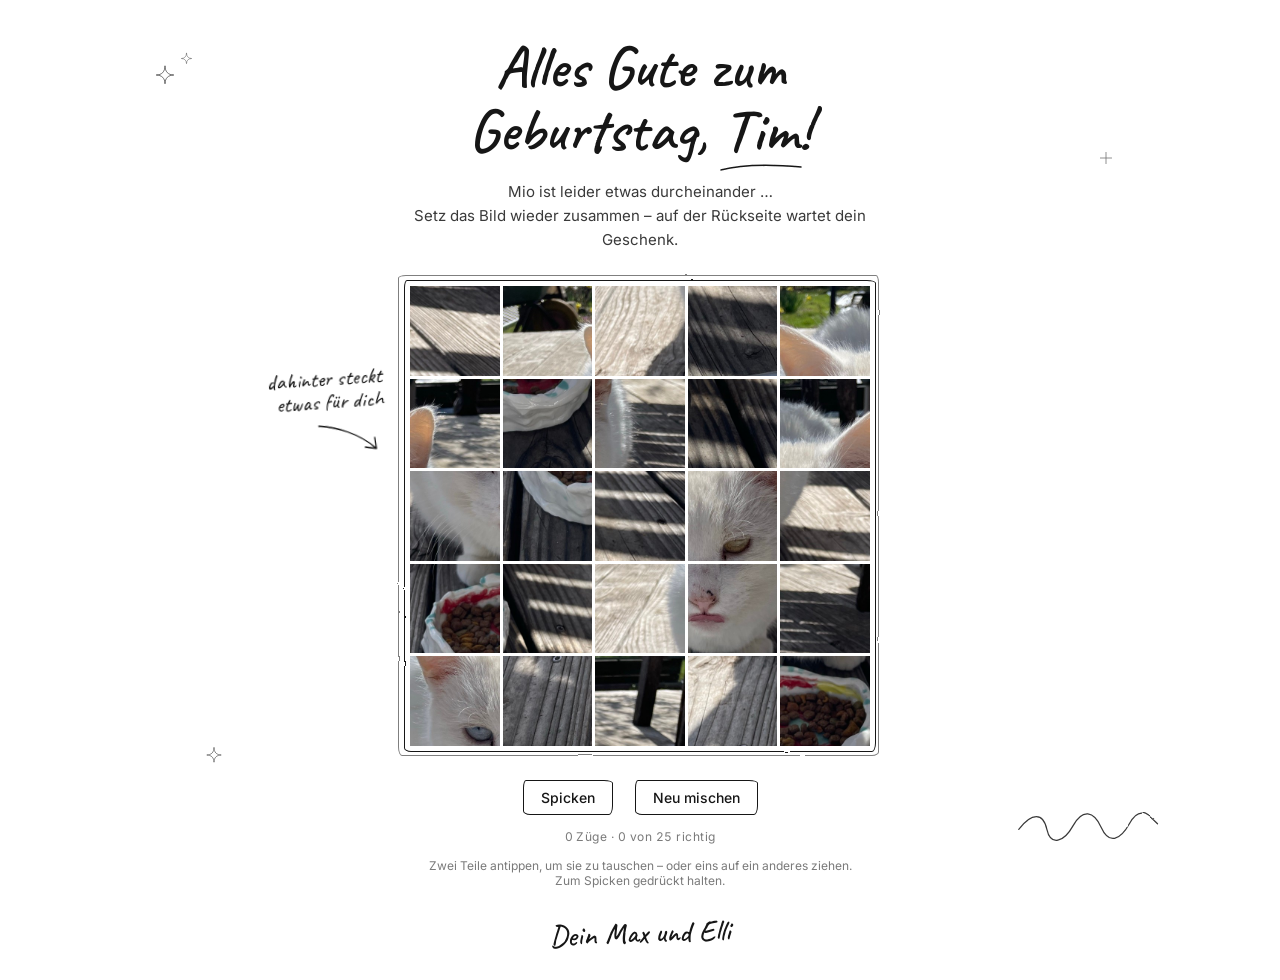
==== tim_bday/index.html @ 450ac34e "Tim's birthday: cat jigsaw puzzle that flips to reveal the gift card Co-Authored-By: Claude Opus 5.5" ====
<!DOCTYPE html>
<html lang="de">
<head>
<meta charset="UTF-8">
<meta name="viewport" content="width=device-width, initial-scale=1.0, viewport-fit=cover">
<meta name="robots" content="noindex, nofollow">
<meta name="theme-color" content="#ffffff">
<title>Alles Gute zum Geburtstag, Tim!</title>
<style>
@font-face { font-family: 'Caveat'; font-weight: 400 700; font-display: swap; src: url('fonts/caveat-latin.woff2') format('woff2'); }
@font-face { font-family: 'Inter'; font-weight: 400; font-display: swap; src: url('../fonts/inter-v19-latin-regular.woff2') format('woff2'); }
@font-face { font-family: 'Inter'; font-weight: 500; font-display: swap; src: url('../fonts/inter-v19-latin-500.woff2') format('woff2'); }

:root {
    --paper: #ffffff;
    --ink: #161616;
    --ink-soft: #7a7a7a;
    --line: #d9d9d9;
    --pen: 'Caveat', 'Bradley Hand', cursive;
    --sans: 'Inter', -apple-system, BlinkMacSystemFont, 'Helvetica Neue', Arial, sans-serif;
    /* uneven radius = box drawn by hand */
    --wonky: 3px 9px 4px 7px / 8px 3px 9px 4px;
    --wonky-2: 8px 3px 7px 4px / 3px 8px 4px 9px;
}

* { box-sizing: border-box; -webkit-tap-highlight-color: transparent; }
html, body { margin: 0; min-height: 100%; }
body {
    background: var(--paper);
    color: var(--ink);
    font-family: var(--sans);
    -webkit-font-smoothing: antialiased;
    display: flex; flex-direction: column; align-items: center;
    padding: max(36px, env(safe-area-inset-top)) 16px max(32px, env(safe-area-inset-bottom));
    min-height: 100dvh;
    overflow-x: hidden;
    user-select: none; -webkit-user-select: none;
    position: relative;
}

/* ---- thin ink outline with a slight hand-drawn wobble ---- */
.sketch { position: relative; }
.sketch::before {
    content: ''; position: absolute; inset: -6px;
    border: 1.4px solid var(--ink);
    border-radius: var(--wonky);
    filter: url(#wobble);
    pointer-events: none;
}
.sketch.double::after {
    content: ''; position: absolute; inset: -11px -9px -10px -12px;
    border: 1px solid var(--ink);
    border-radius: var(--wonky-2);
    filter: url(#wobble);
    opacity: .55;
    pointer-events: none;
}

/* ---- header ---- */
header { text-align: center; margin: 0 0 34px; max-width: 460px; position: relative; z-index: 1; }
h1 {
    font-family: var(--pen); font-weight: 600;
    font-size: clamp(40px, 10.5vw, 60px); line-height: 1.05;
    margin: 0 0 18px;
}
h1 .name { position: relative; white-space: nowrap; }
h1 .name svg { position: absolute; left: -6%; bottom: -6px; width: 112%; height: 12px; overflow: visible; }
.sub { margin: 0; font-size: 15px; line-height: 1.6; color: #3a3a3a; }

.signature {
    font-family: var(--pen); font-weight: 500; font-size: 30px; line-height: 1;
    margin: 30px 0 0; transform: rotate(-2deg); position: relative; z-index: 1;
}

/* ---- flip card ---- */
.scene { width: min(84vw, 460px); aspect-ratio: 1; perspective: 1600px; position: relative; z-index: 1; }
.card {
    position: relative; width: 100%; height: 100%;
    transform-style: preserve-3d;
    transition: transform 1.2s cubic-bezier(.65, 0, .25, 1);
}
.card.flipped { transform: rotateY(180deg); }
.face {
    position: absolute; inset: 0;
    backface-visibility: hidden; -webkit-backface-visibility: hidden;
    background: var(--paper);
}
.back {
    transform: rotateY(180deg);
    display: flex; flex-direction: column; align-items: center; justify-content: center;
    padding: 6% 8%; gap: 3.2%;
    text-align: center;
}

/* ---- board ---- */
.board {
    width: 100%; height: 100%;
    display: grid; gap: 3px;
    background: var(--paper);
    touch-action: none;
    transition: gap .8s ease;
}
.board.solved { gap: 0; }
.tile {
    position: relative;
    background-repeat: no-repeat;
    cursor: grab;
    transition: transform .2s ease, opacity .2s ease, box-shadow .2s ease;
}
.board.solved .tile { cursor: default; }
.tile.selected { transform: scale(.9); box-shadow: 0 0 0 1.5px var(--paper), 0 0 0 3px var(--ink); z-index: 2; }
.tile.dragging {
    z-index: 10; transition: none; cursor: grabbing;
    box-shadow: 0 0 0 1.5px var(--paper), 0 0 0 3px var(--ink), 0 14px 28px rgba(0,0,0,.18);
}
.tile.drop-target { opacity: .55; }
.tile.correct-pop { animation: settle .5s ease; }
@keyframes settle { 0%, 100% { transform: scale(1); } 45% { transform: scale(.94); } }

/* ---- back side ---- */
.back .label { font-size: 10.5px; font-weight: 500; letter-spacing: .22em; text-transform: uppercase; color: var(--ink-soft); }
.back h2 { font-family: var(--pen); font-weight: 600; margin: -1% 0 1%; font-size: clamp(32px, 8.5vw, 46px); line-height: 1; }
.back .qr { width: 46%; aspect-ratio: 1; padding: 2.5%; }
.back .qr::before { inset: -2px; }
.back .qr svg { width: 100%; height: 100%; display: block; }
.code {
    font-family: ui-monospace, 'SF Mono', Menlo, monospace;
    font-size: clamp(12px, 3.4vw, 15px); font-weight: 500; letter-spacing: .08em;
    background: none; color: var(--ink); border: none;
    padding: 4px 10px; cursor: pointer;
    user-select: all; -webkit-user-select: all;
}
.code::before { inset: -2px; border-style: dashed; border-width: 1px; }
.back .hint { font-size: 12px; color: var(--ink-soft); margin: 0; line-height: 1.5; }

/* ---- controls ---- */
.bar { display: flex; flex-direction: column; align-items: center; gap: 14px; margin-top: 34px; position: relative; z-index: 1; }
.bar.hidden { visibility: hidden; }
.actions { display: flex; gap: 22px; align-items: center; }
.stat { font-size: 12px; letter-spacing: .04em; color: var(--ink-soft); font-variant-numeric: tabular-nums; }
.btn {
    font-family: var(--sans); font-size: 14px; font-weight: 500;
    color: var(--ink); background: var(--paper);
    border: none; padding: 9px 18px; cursor: pointer;
    text-decoration: none; display: inline-block;
    transition: background .15s, color .15s;
}
.btn::before { inset: 0; }
.btn:hover { background: #f4f4f4; }
.btn:active { transform: translateY(1px); }
.btn.solid { background: var(--ink); color: var(--paper); border-radius: var(--wonky-2); }
.hint-line { font-size: 12px; color: var(--ink-soft); margin: 0; text-align: center; }

.peek {
    position: absolute; inset: 0;
    background-size: cover; opacity: 0; pointer-events: none; transition: opacity .25s;
    z-index: 20;
}
.peek.on { opacity: 1; }

/* ---- margin marks ---- */
.marks { position: absolute; inset: 0; pointer-events: none; z-index: 0; overflow: hidden; }
.mark {
    position: absolute; fill: none; stroke: var(--ink); stroke-width: 1.3;
    stroke-linecap: round; stroke-linejoin: round;
    filter: url(#wobble);
    opacity: .85;
}
@media (max-width: 640px) { .mark.wide-only { display: none; } }

/* margin note with arrow, pointing at the board */
.note {
    position: absolute; z-index: 1; pointer-events: none;
    font-family: var(--pen); font-size: 22px; line-height: 1.05; color: var(--ink);
    right: calc(100% + 26px); top: 18%; width: 150px; text-align: right;
    transform: rotate(-4deg);
}
.note svg { display: block; margin: 6px 0 0 auto; width: 70px; height: 40px; fill: none; stroke: var(--ink); stroke-width: 1.3; stroke-linecap: round; filter: url(#wobble); }
@media (max-width: 860px) { .note { display: none; } }

#confetti { position: fixed; inset: 0; pointer-events: none; z-index: 50; }
</style>
</head>
<body>

<!-- wobble filter: gives straight lines a slight pen-on-paper unevenness -->
<svg width="0" height="0" style="position:absolute" aria-hidden="true">
    <filter id="wobble">
        <feTurbulence type="fractalNoise" baseFrequency="0.04" numOctaves="2" seed="7" result="n"/>
        <feDisplacementMap in="SourceGraphic" in2="n" scale="2" xChannelSelector="R" yChannelSelector="G"/>
    </filter>
</svg>

<div class="marks" aria-hidden="true">
    <svg class="mark" viewBox="0 0 40 40" style="width:22px; left:12%; top:64px">
        <path d="M20 4c0 10 6 16 16 16-10 0-16 6-16 16 0-10-6-16-16-16 10 0 16-6 16-16z"/>
    </svg>
    <svg class="mark" viewBox="0 0 40 40" style="width:13px; left:calc(12% + 26px); top:52px">
        <path d="M20 4c0 10 6 16 16 16-10 0-16 6-16 16 0-10-6-16-16-16 10 0 16-6 16-16z"/>
    </svg>
    <svg class="mark" viewBox="0 0 40 40" style="width:16px; right:13%; top:150px">
        <path d="M20 6v28M6 20h28"/>
    </svg>
    <svg class="mark wide-only" viewBox="0 0 160 40" style="width:150px; right:9%; bottom:14%">
        <path d="M4 26c14-18 26-18 30 0s18 14 28-4 22-16 30 2 20 14 30-4 18-12 30 0"/>
    </svg>
    <svg class="mark wide-only" viewBox="0 0 40 40" style="width:18px; left:16%; bottom:22%">
        <path d="M20 4c0 10 6 16 16 16-10 0-16 6-16 16 0-10-6-16-16-16 10 0 16-6 16-16z"/>
    </svg>
</div>

<header>
    <h1>Alles Gute zum Geburtstag, <span class="name"><span class="js-name"></span><svg viewBox="0 0 200 12" preserveAspectRatio="none"><path d="M4 8c46-5 110-6 192-3" fill="none" stroke="#161616" stroke-width="1.6" stroke-linecap="round" style="filter:url(#wobble)"/></svg></span>!</h1>
    <p class="sub" id="sub"><span class="js-cat"></span> ist leider etwas durcheinander …<br>Setz das Bild wieder zusammen – auf der Rückseite wartet dein Geschenk.</p>
</header>

<div class="scene">
    <div class="note" id="note">dahinter steckt<br>etwas für dich
        <svg viewBox="0 0 70 40"><path d="M4 6c18 2 40 10 56 26M60 32l-1-11M60 32l-11-2"/></svg>
    </div>
    <div class="card" id="card">
        <div class="face front sketch double">
            <div class="board" id="board"></div>
            <div class="peek" id="peek"></div>
        </div>
        <div class="face back sketch double">
            <span class="label">Apple Gift Card</span>
            <h2>Für dich.</h2>
            <div class="qr sketch" id="qr"></div>
            <button class="code sketch" id="code" title="Zum Kopieren antippen"></button>
            <p class="hint" id="hint">QR-Code mit der Kamera scannen oder Code antippen zum Kopieren.</p>
            <a class="btn solid" id="redeem" target="_blank" rel="noopener">Im App Store einlösen</a>
        </div>
    </div>
</div>

<div class="bar" id="bar">
    <div class="actions">
        <button class="btn sketch" id="peekBtn">Spicken</button>
        <button class="btn sketch" id="shuffleBtn">Neu mischen</button>
    </div>
    <span class="stat" id="moves">0 Züge</span>
    <p class="hint-line">Zwei Teile antippen, um sie zu tauschen – oder eins auf ein anderes ziehen.<br>Zum Spicken gedrückt halten.</p>
</div>

<p class="signature">Dein Max und Elli</p>

<canvas id="confetti"></canvas>

<script src="qrcode.min.js"></script>
<script>
/* =========================== CONFIG ===================================== */
const CONFIG = {
    name: 'Tim',
    cat: 'Mio',
    image: 'cat.jpg',
    focusY: 0.03,      // where to crop the square from a tall photo: 0 = top, 0.5 = middle
    grid: 5,           // 5 = 25 pieces, 6 = 36 pieces
    // Gift card link + code from the email, lightly scrambled so they aren't
    // readable in the page source: btoa(JSON.stringify({link, code}).split('').reverse().join(''))
    secret: 'fSJYWFhYLVhYWFgtWFhYWC1YWFhYIjoiZWRvYyIsIiI6ImtuaWwiew==',
};
/* ======================================================================== */

const N = CONFIG.grid;
const board = document.getElementById('board');
const movesEl = document.getElementById('moves');
const sub = document.getElementById('sub');
let order = [];          // order[slot] = piece index
let moves = 0;
let selected = null;
let solved = false;
let imgURL = '';

document.querySelectorAll('.js-name').forEach(el => el.textContent = CONFIG.name);
document.querySelectorAll('.js-cat').forEach(el => el.textContent = CONFIG.cat);
document.title = `Alles Gute zum Geburtstag, ${CONFIG.name}!`;

// ---- image: crop to a square so pieces line up for any photo ----
function loadImage() {
    return new Promise(resolve => {
        const img = new Image();
        img.onload = () => {
            const w = img.naturalWidth, h = img.naturalHeight, s = Math.min(w, h);
            const size = Math.min(s, 1200);
            const c = document.createElement('canvas');
            c.width = c.height = size;
            c.getContext('2d').drawImage(img, (w - s) / 2, (h - s) * CONFIG.focusY, s, s, 0, 0, size, size);
            try { resolve(c.toDataURL('image/jpeg', 0.9)); } catch { resolve(CONFIG.image); }
        };
        img.onerror = () => resolve(placeholder());
        img.src = CONFIG.image;
    });
}

function placeholder() {
    const c = document.createElement('canvas');
    c.width = c.height = 800;
    const g = c.getContext('2d');
    g.fillStyle = '#eee'; g.fillRect(0, 0, 800, 800);
    return c.toDataURL();
}

// ---- board ----
function render() {
    board.style.gridTemplateColumns = `repeat(${N}, 1fr)`;
    board.innerHTML = '';
    order.forEach((piece, slot) => {
        const t = document.createElement('div');
        t.className = 'tile';
        t.dataset.slot = slot;
        paintTile(t, piece);
        board.appendChild(t);
    });
}

function paintTile(t, piece) {
    const r = Math.floor(piece / N), c = piece % N;
    t.style.backgroundImage = `url(${imgURL})`;
    t.style.backgroundSize = `${N * 100}% ${N * 100}%`;
    t.style.backgroundPosition = `${(c / (N - 1)) * 100}% ${(r / (N - 1)) * 100}%`;
}

function shuffle() {
    order = [...Array(N * N).keys()];
    do {
        for (let i = order.length - 1; i > 0; i--) {
            const j = Math.floor(Math.random() * (i + 1));
            [order[i], order[j]] = [order[j], order[i]];
        }
    } while (order.some((p, i) => p === i));   // no piece starts in its correct spot
    moves = 0; selected = null; solved = false;
    updateMoves();
    render();
}

function swap(a, b) {
    if (a === b) return;
    [order[a], order[b]] = [order[b], order[a]];
    const tiles = board.children;
    paintTile(tiles[a], order[a]);
    paintTile(tiles[b], order[b]);
    for (const s of [a, b]) {
        if (order[s] === s) {
            tiles[s].classList.remove('correct-pop'); void tiles[s].offsetWidth;
            tiles[s].classList.add('correct-pop');
        }
    }
    moves++; updateMoves();
    if (order.every((p, i) => p === i)) win();
}

function updateMoves() {
    const right = order.filter((p, i) => p === i).length;
    movesEl.textContent = `${moves} ${moves === 1 ? 'Zug' : 'Züge'}  ·  ${right} von ${N * N} richtig`;
}

// ---- input: tap-to-swap and drag-to-swap via pointer events ----
let drag = null;

board.addEventListener('pointerdown', e => {
    const t = e.target.closest('.tile');
    if (!t || solved) return;
    t.setPointerCapture(e.pointerId);
    drag = { t, slot: +t.dataset.slot, x: e.clientX, y: e.clientY, moved: false, over: null };
});

board.addEventListener('pointermove', e => {
    if (!drag) return;
    const dx = e.clientX - drag.x, dy = e.clientY - drag.y;
    if (!drag.moved && Math.hypot(dx, dy) < 8) return;
    if (!drag.moved) {
        drag.moved = true;
        clearSelection();
        drag.t.classList.add('dragging');
    }
    drag.t.style.transform = `translate(${dx}px, ${dy}px) scale(1.04)`;
    const over = tileAt(e.clientX, e.clientY);
    if (over !== drag.over) {
        drag.over?.classList.remove('drop-target');
        drag.over = over && over !== drag.t ? over : null;
        drag.over?.classList.add('drop-target');
    }
});

function endDrag(e) {
    if (!drag) return;
    const { t, slot, moved, over } = drag;
    drag = null;
    t.classList.remove('dragging');
    t.style.transform = '';
    over?.classList.remove('drop-target');
    if (e.type === 'pointercancel') return;
    if (moved) {
        if (over) swap(slot, +over.dataset.slot);
        return;
    }
    // tap
    if (selected === null) {
        selected = slot; t.classList.add('selected');
    } else if (selected === slot) {
        clearSelection();
    } else {
        const a = selected; clearSelection(); swap(a, slot);
    }
}
board.addEventListener('pointerup', endDrag);
board.addEventListener('pointercancel', endDrag);

function tileAt(x, y) {
    // the dragged tile follows the finger, so look underneath it
    return document.elementsFromPoint(x, y)
        .find(el => el.classList?.contains('tile') && !el.classList.contains('dragging')) || null;
}

function clearSelection() {
    if (selected !== null) board.children[selected]?.classList.remove('selected');
    selected = null;
}

// ---- peek ----
const peek = document.getElementById('peek');
const peekBtn = document.getElementById('peekBtn');
const peekOn = () => { if (!solved) peek.classList.add('on'); };
const peekOff = () => peek.classList.remove('on');
peekBtn.addEventListener('pointerdown', peekOn);
['pointerup', 'pointerleave', 'pointercancel'].forEach(ev => peekBtn.addEventListener(ev, peekOff));
peekBtn.addEventListener('contextmenu', e => e.preventDefault());

document.getElementById('shuffleBtn').addEventListener('click', () => {
    if (!solved && (moves === 0 || confirm('Wirklich neu mischen? Der Fortschritt geht verloren.'))) shuffle();
});

// ---- win ----
function revealPrize() {
    const { link, code } = JSON.parse(atob(CONFIG.secret).split('').reverse().join(''));
    const url = link || `https://apps.apple.com/redeem?code=${code}`;
    const qr = qrcode(0, 'M');
    qr.addData(url);
    qr.make();
    document.getElementById('qr').innerHTML = qr.createSvgTag({ cellSize: 4, margin: 0, scalable: true });
    document.getElementById('redeem').href = url;
    const btn = document.getElementById('code');
    btn.textContent = code;
    btn.onclick = async () => {
        try {
            await navigator.clipboard.writeText(code.replace(/[\s-]/g, ''));
            document.getElementById('hint').textContent = 'Kopiert.';
        } catch {}
    };
}

function win() {
    solved = true;
    clearSelection();
    revealPrize();
    board.classList.add('solved');
    document.getElementById('bar').classList.add('hidden');
    document.getElementById('note').style.visibility = 'hidden';
    sub.textContent = `Da ist ${CONFIG.cat} ja wieder. Gelöst in ${moves} Zügen.`;
    setTimeout(() => {
        document.getElementById('card').classList.add('flipped');
        sub.innerHTML = `Alles Gute zum Geburtstag, ${CONFIG.name}.<br>Hoffentlich findest du etwas Gutes für dich hier!`;
        setTimeout(confetti, 700);
    }, 2200);
}

// ---- confetti: a quiet drift of thin ink marks ----
function confetti() {
    const cv = document.getElementById('confetti');
    const ctx = cv.getContext('2d');
    const dpr = window.devicePixelRatio || 1;
    cv.width = innerWidth * dpr; cv.height = innerHeight * dpr;
    ctx.scale(dpr, dpr);
    ctx.strokeStyle = '#161616';
    ctx.lineWidth = 1.2; ctx.lineCap = 'round'; ctx.lineJoin = 'round';
    const shapes = ['sparkle', 'plus', 'dash', 'ring'];
    const parts = Array.from({ length: 46 }, () => ({
        x: Math.random() * innerWidth,
        y: -20 - Math.random() * innerHeight * .6,
        vy: .7 + Math.random() * 1.1,
        sway: Math.random() * Math.PI * 2,
        s: 4 + Math.random() * 5,
        r: Math.random() * Math.PI, vr: (Math.random() - .5) * .02,
        k: shapes[Math.floor(Math.random() * shapes.length)],
    }));
    const draw = (p) => {
        const s = p.s;
        ctx.beginPath();
        if (p.k === 'sparkle') {
            ctx.moveTo(0, -s);
            ctx.quadraticCurveTo(0, 0, s, 0); ctx.quadraticCurveTo(0, 0, 0, s);
            ctx.quadraticCurveTo(0, 0, -s, 0); ctx.quadraticCurveTo(0, 0, 0, -s);
        } else if (p.k === 'plus') {
            ctx.moveTo(-s * .7, 0); ctx.lineTo(s * .7, 0); ctx.moveTo(0, -s * .7); ctx.lineTo(0, s * .7);
        } else if (p.k === 'dash') {
            ctx.moveTo(-s, 0); ctx.quadraticCurveTo(0, -s * .4, s, 0);
        } else {
            ctx.arc(0, 0, s * .45, 0, Math.PI * 2);
        }
        ctx.stroke();
    };
    const start = performance.now();
    (function frame(now) {
        const t = now - start;
        ctx.clearRect(0, 0, innerWidth, innerHeight);
        ctx.globalAlpha = t > 6000 ? Math.max(0, 1 - (t - 6000) / 1500) : 1;
        for (const p of parts) {
            p.y += p.vy; p.sway += .02; p.r += p.vr;
            ctx.save(); ctx.translate(p.x + Math.sin(p.sway) * 14, p.y); ctx.rotate(p.r); draw(p); ctx.restore();
        }
        if (t < 7500) requestAnimationFrame(frame);
        else ctx.clearRect(0, 0, innerWidth, innerHeight);
    })(start);
}

// ---- go ----
loadImage().then(url => {
    imgURL = url;
    peek.style.backgroundImage = `url(${url})`;
    shuffle();
});
</script>
</body>
</html>
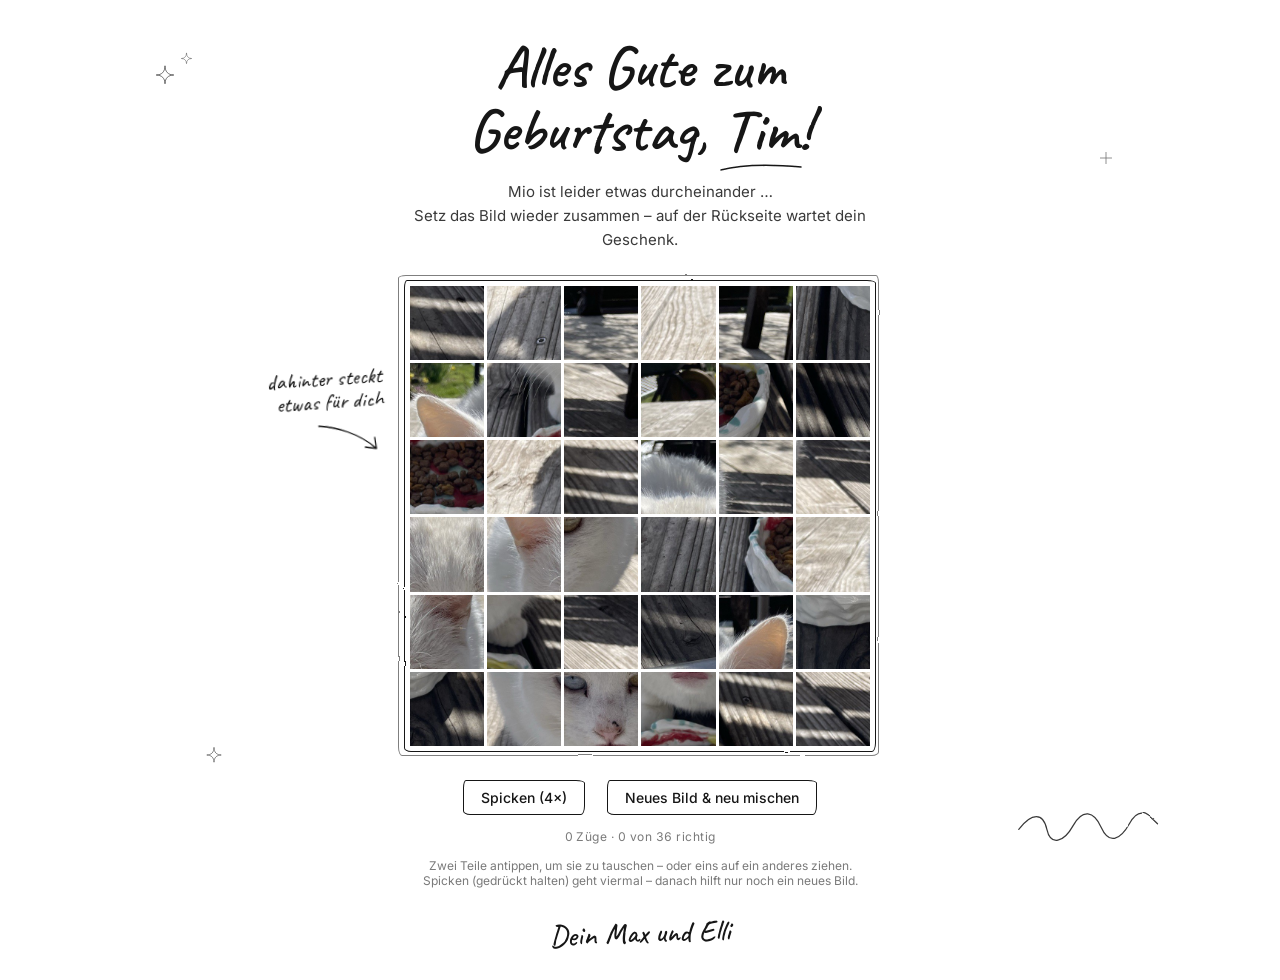
==== commit f1aa1e18: "Tim's birthday: 6x6 grid, 4 peeks per round, reshuffle picks a new Mio photo; strip photo metadata C" ====
--- a/tim_bday/index.html
+++ b/tim_bday/index.html
@@ -136,7 +136,7 @@
 /* ---- controls ---- */
 .bar { display: flex; flex-direction: column; align-items: center; gap: 14px; margin-top: 34px; position: relative; z-index: 1; }
 .bar.hidden { visibility: hidden; }
-.actions { display: flex; gap: 22px; align-items: center; }
+.actions { display: flex; gap: 14px 22px; align-items: center; flex-wrap: wrap; justify-content: center; }
 .stat { font-size: 12px; letter-spacing: .04em; color: var(--ink-soft); font-variant-numeric: tabular-nums; }
 .btn {
     font-family: var(--sans); font-size: 14px; font-weight: 500;
@@ -149,6 +149,8 @@
 .btn:hover { background: #f4f4f4; }
 .btn:active { transform: translateY(1px); }
 .btn.solid { background: var(--ink); color: var(--paper); border-radius: var(--wonky-2); }
+.btn:disabled { color: var(--ink-soft); cursor: default; background: var(--paper); }
+.btn:disabled::before { border-style: dashed; opacity: .5; }
 .hint-line { font-size: 12px; color: var(--ink-soft); margin: 0; text-align: center; }
 
 .peek {
@@ -236,11 +238,11 @@
 
 <div class="bar" id="bar">
     <div class="actions">
-        <button class="btn sketch" id="peekBtn">Spicken</button>
-        <button class="btn sketch" id="shuffleBtn">Neu mischen</button>
+        <button class="btn sketch" id="peekBtn">Spicken (4×)</button>
+        <button class="btn sketch" id="shuffleBtn">Neues Bild &amp; neu mischen</button>
     </div>
     <span class="stat" id="moves">0 Züge</span>
-    <p class="hint-line">Zwei Teile antippen, um sie zu tauschen – oder eins auf ein anderes ziehen.<br>Zum Spicken gedrückt halten.</p>
+    <p class="hint-line">Zwei Teile antippen, um sie zu tauschen – oder eins auf ein anderes ziehen.<br>Spicken (gedrückt halten) geht viermal – danach hilft nur noch ein neues Bild.</p>
 </div>
 
 <p class="signature">Dein Max und Elli</p>
@@ -253,9 +255,9 @@
 const CONFIG = {
     name: 'Tim',
     cat: 'Mio',
-    image: 'cat.jpg',
-    focusY: 0.03,      // where to crop the square from a tall photo: 0 = top, 0.5 = middle
-    grid: 5,           // 5 = 25 pieces, 6 = 36 pieces
+    images: ['mio-1.jpg', 'mio-2.jpg', 'mio-3.jpg'],   // square photos, one is picked per round
+    grid: 6,           // 6 = 36 pieces
+    peeks: 4,          // peeks per round; afterwards only "new picture" helps
     // Gift card link + code from the email, lightly scrambled so they aren't
     // readable in the page source: btoa(JSON.stringify({link, code}).split('').reverse().join(''))
     secret: 'fSJYWFhYLVhYWFgtWFhYWC1YWFhYIjoiZWRvYyIsIiI6ImtuaWwiew==',
@@ -271,13 +273,15 @@
 let selected = null;
 let solved = false;
 let imgURL = '';
+let imgIndex = -1;
+let peeksLeft = CONFIG.peeks;
 
 document.querySelectorAll('.js-name').forEach(el => el.textContent = CONFIG.name);
 document.querySelectorAll('.js-cat').forEach(el => el.textContent = CONFIG.cat);
 document.title = `Alles Gute zum Geburtstag, ${CONFIG.name}!`;
 
 // ---- image: crop to a square so pieces line up for any photo ----
-function loadImage() {
+function loadImage(src) {
     return new Promise(resolve => {
         const img = new Image();
         img.onload = () => {
@@ -285,11 +289,11 @@
             const size = Math.min(s, 1200);
             const c = document.createElement('canvas');
             c.width = c.height = size;
-            c.getContext('2d').drawImage(img, (w - s) / 2, (h - s) * CONFIG.focusY, s, s, 0, 0, size, size);
-            try { resolve(c.toDataURL('image/jpeg', 0.9)); } catch { resolve(CONFIG.image); }
+            c.getContext('2d').drawImage(img, (w - s) / 2, (h - s) / 2, s, s, 0, 0, size, size);
+            try { resolve(c.toDataURL('image/jpeg', 0.9)); } catch { resolve(src); }
         };
         img.onerror = () => resolve(placeholder());
-        img.src = CONFIG.image;
+        img.src = src;
     });
 }
 
@@ -418,17 +422,46 @@
     selected = null;
 }
 
-// ---- peek ----
+// ---- peek: limited per round ----
 const peek = document.getElementById('peek');
 const peekBtn = document.getElementById('peekBtn');
-const peekOn = () => { if (!solved) peek.classList.add('on'); };
-const peekOff = () => peek.classList.remove('on');
+const shuffleBtn = document.getElementById('shuffleBtn');
+
+function updatePeekBtn() {
+    peekBtn.disabled = peeksLeft === 0;
+    peekBtn.textContent = peeksLeft > 0 ? `Spicken (${peeksLeft}×)` : 'Nicht mehr spicken';
+    shuffleBtn.classList.toggle('solid', peeksLeft === 0);
+}
+
+const peekOn = () => {
+    if (solved || peeksLeft === 0 || peek.classList.contains('on')) return;
+    peeksLeft--;
+    peek.classList.add('on');
+};
+const peekOff = () => {
+    if (!peek.classList.contains('on')) return;
+    peek.classList.remove('on');
+    updatePeekBtn();
+};
 peekBtn.addEventListener('pointerdown', peekOn);
 ['pointerup', 'pointerleave', 'pointercancel'].forEach(ev => peekBtn.addEventListener(ev, peekOff));
 peekBtn.addEventListener('contextmenu', e => e.preventDefault());
 
-document.getElementById('shuffleBtn').addEventListener('click', () => {
-    if (!solved && (moves === 0 || confirm('Wirklich neu mischen? Der Fortschritt geht verloren.'))) shuffle();
+// new round: a different photo of the cat, fresh shuffle, peeks refilled
+async function newRound() {
+    const imgs = CONFIG.images;
+    let next = Math.floor(Math.random() * imgs.length);
+    if (imgs.length > 1) while (next === imgIndex) next = Math.floor(Math.random() * imgs.length);
+    imgIndex = next;
+    imgURL = await loadImage(imgs[imgIndex]);
+    peek.style.backgroundImage = `url(${imgURL})`;
+    peeksLeft = CONFIG.peeks;
+    updatePeekBtn();
+    shuffle();
+}
+
+shuffleBtn.addEventListener('click', () => {
+    if (!solved && (moves === 0 || confirm('Neu mischen mit einem neuen Bild? Der Fortschritt geht verloren.'))) newRound();
 });
 
 // ---- win ----
@@ -515,11 +548,7 @@
 }
 
 // ---- go ----
-loadImage().then(url => {
-    imgURL = url;
-    peek.style.backgroundImage = `url(${url})`;
-    shuffle();
-});
+newRound();
 </script>
 </body>
 </html>
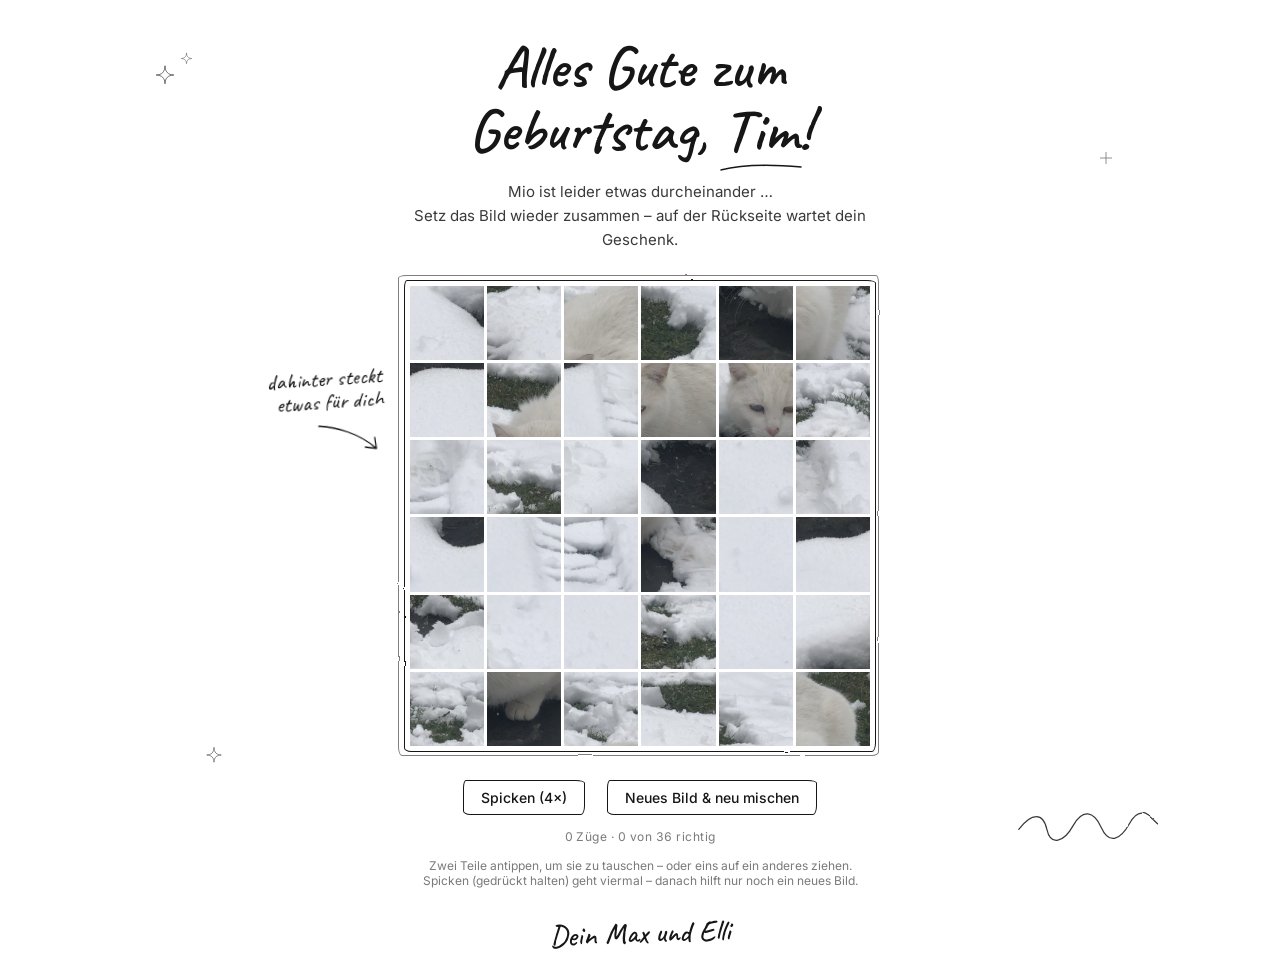
==== commit e0145d4b: "Tim's birthday: add real gift card code Co-Authored-By: Claude Opus 5.5 (1M context) <noreply@anthro" ====
--- a/tim_bday/index.html
+++ b/tim_bday/index.html
@@ -260,7 +260,7 @@
     peeks: 4,          // peeks per round; afterwards only "new picture" helps
     // Gift card link + code from the email, lightly scrambled so they aren't
     // readable in the page source: btoa(JSON.stringify({link, code}).split('').reverse().join(''))
-    secret: 'fSJYWFhYLVhYWFgtWFhYWC1YWFhYIjoiZWRvYyIsIiI6ImtuaWwiew==',
+    secret: 'fSI3V1FSIDRKRk0gSDhRVyBYVEtYIjoiZWRvYyIsIiI6ImtuaWwiew==',
 };
 /* ======================================================================== */
 
@@ -467,7 +467,7 @@
 // ---- win ----
 function revealPrize() {
     const { link, code } = JSON.parse(atob(CONFIG.secret).split('').reverse().join(''));
-    const url = link || `https://apps.apple.com/redeem?code=${code}`;
+    const url = link || `https://apps.apple.com/redeem?code=${code.replace(/\s/g, "")}`;
     const qr = qrcode(0, 'M');
     qr.addData(url);
     qr.make();
